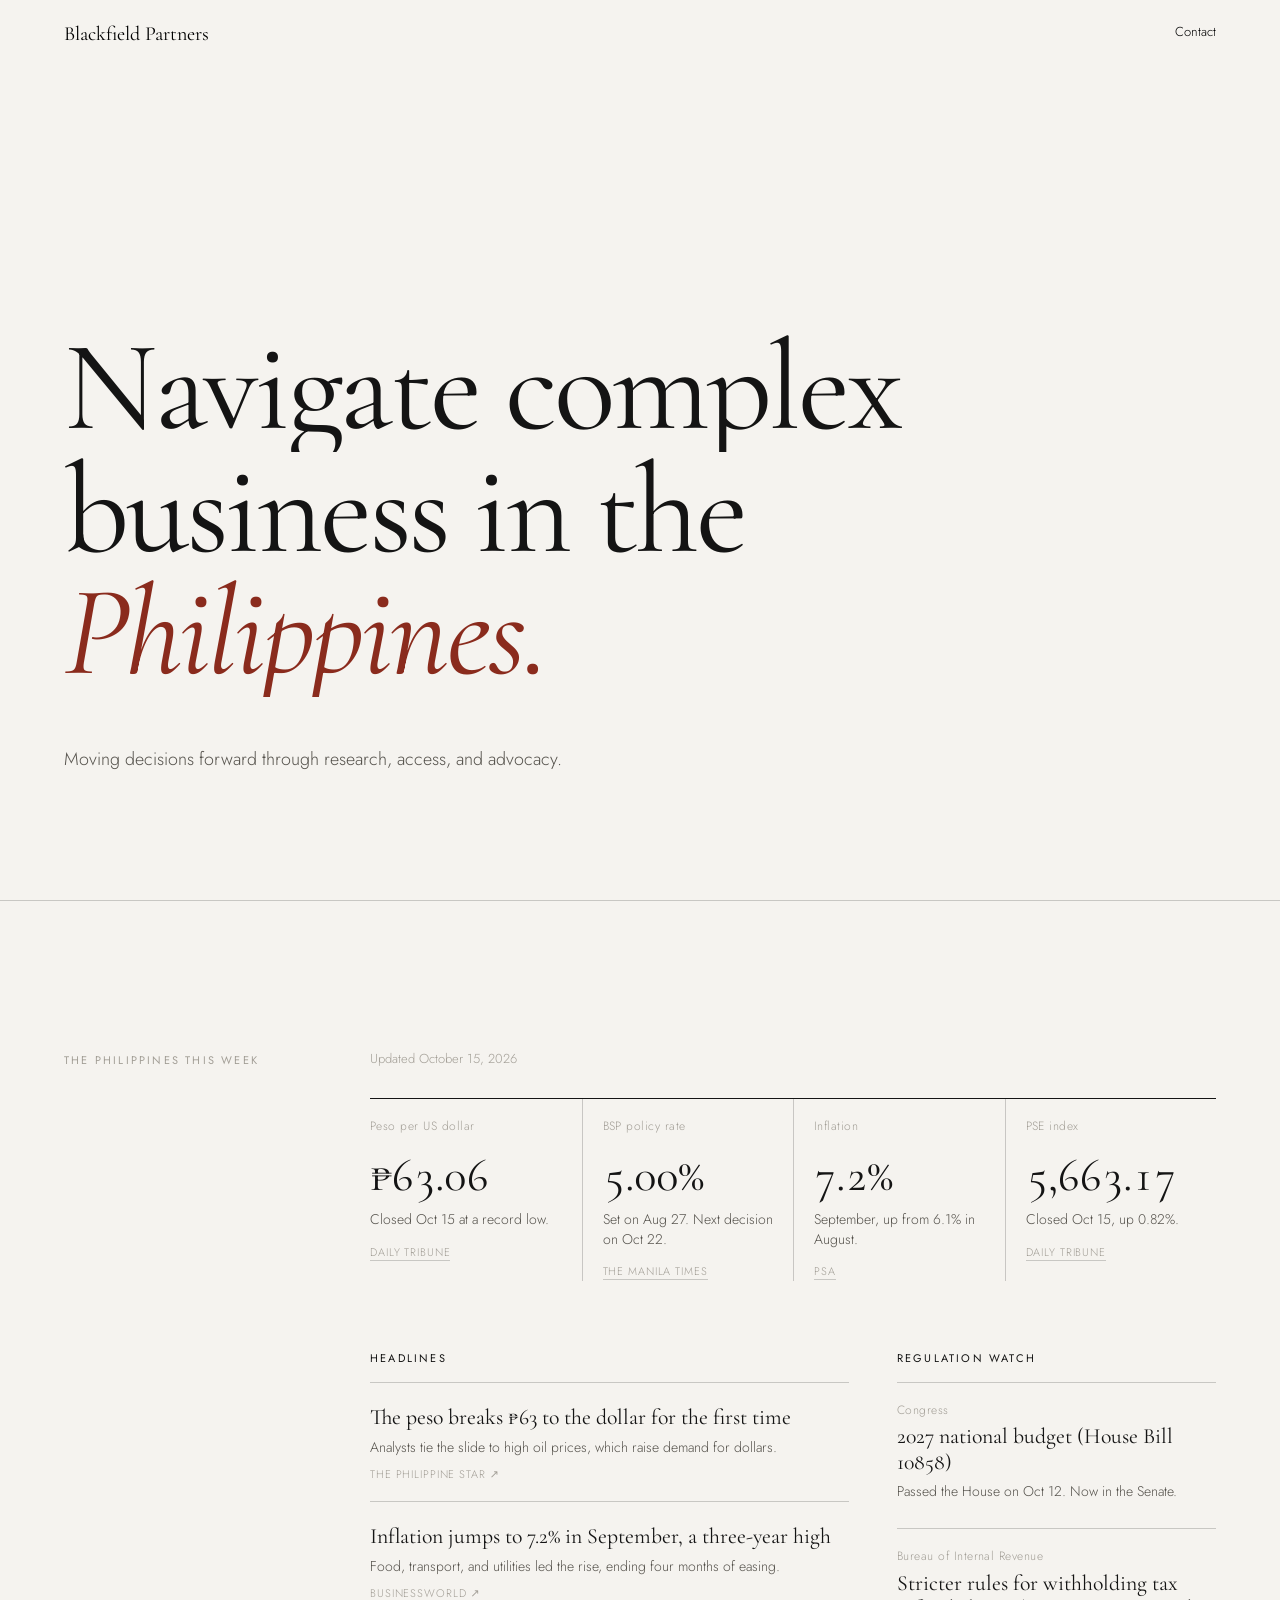
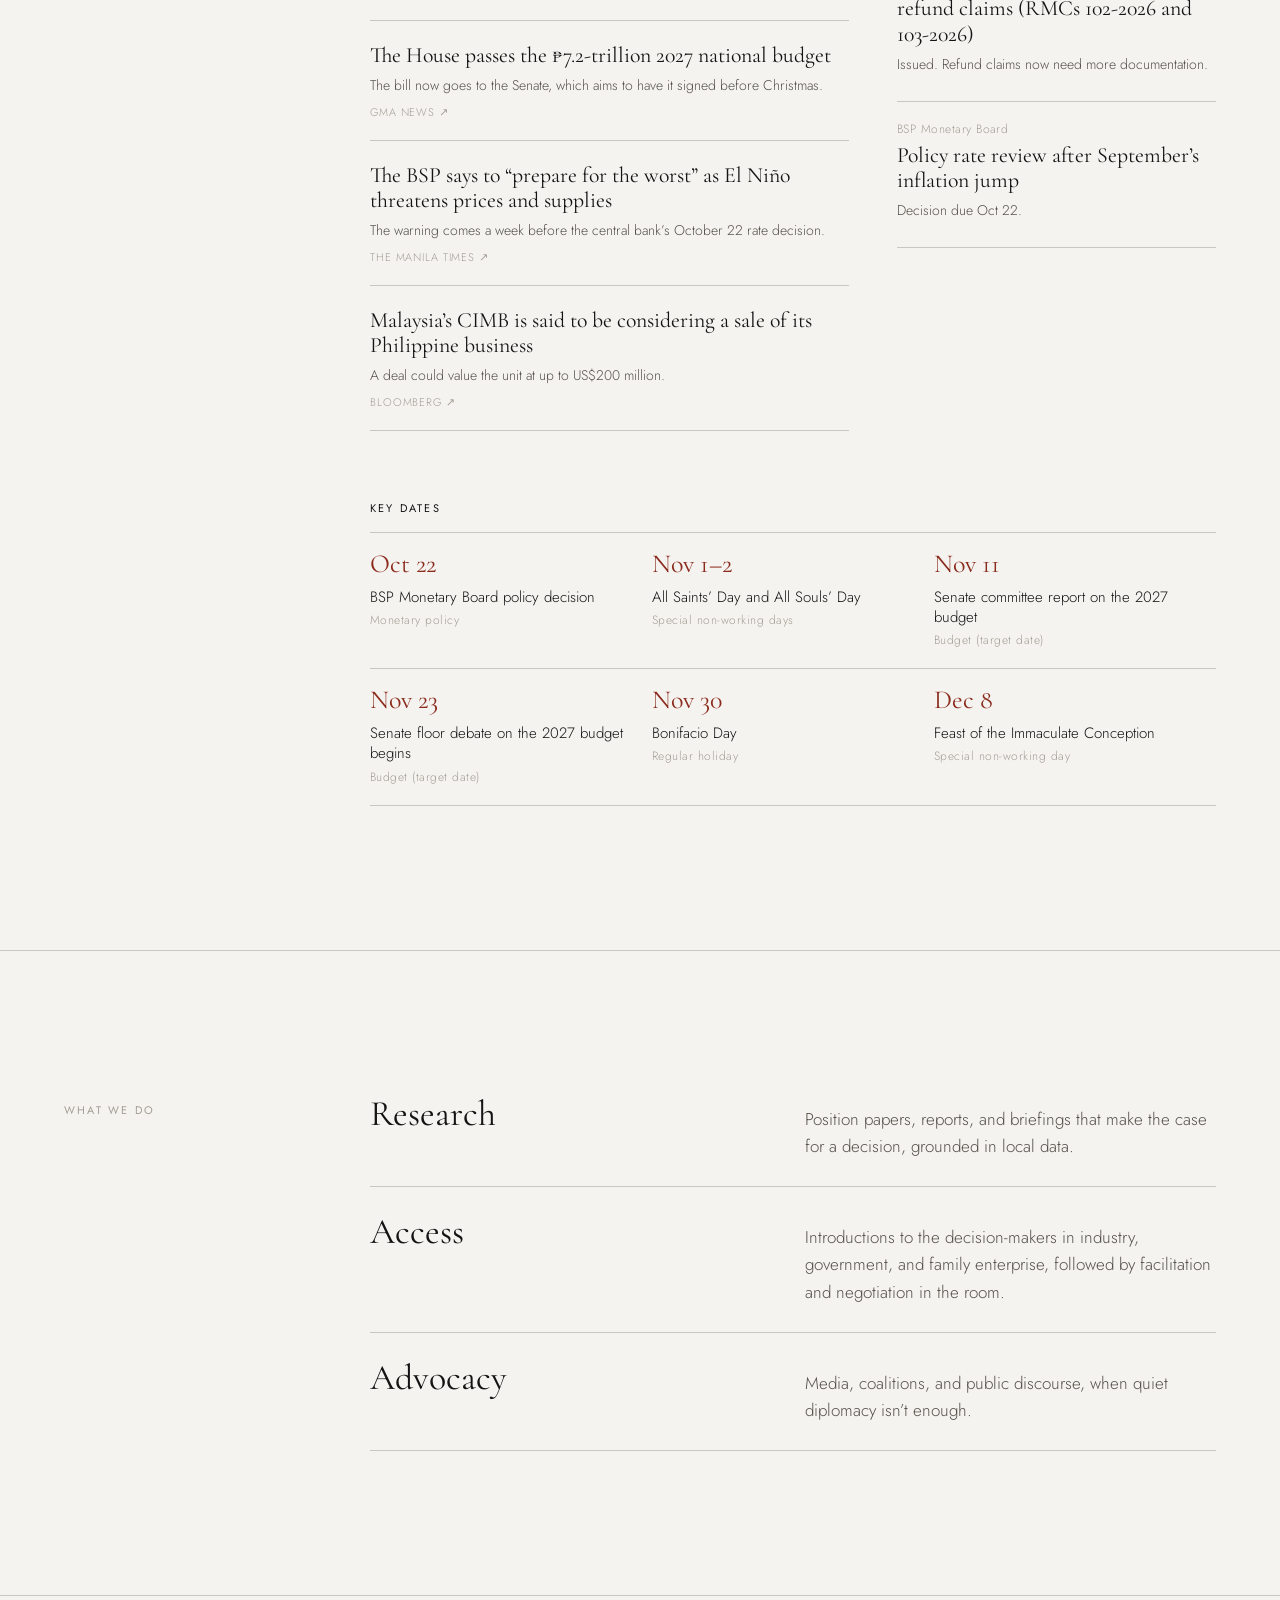
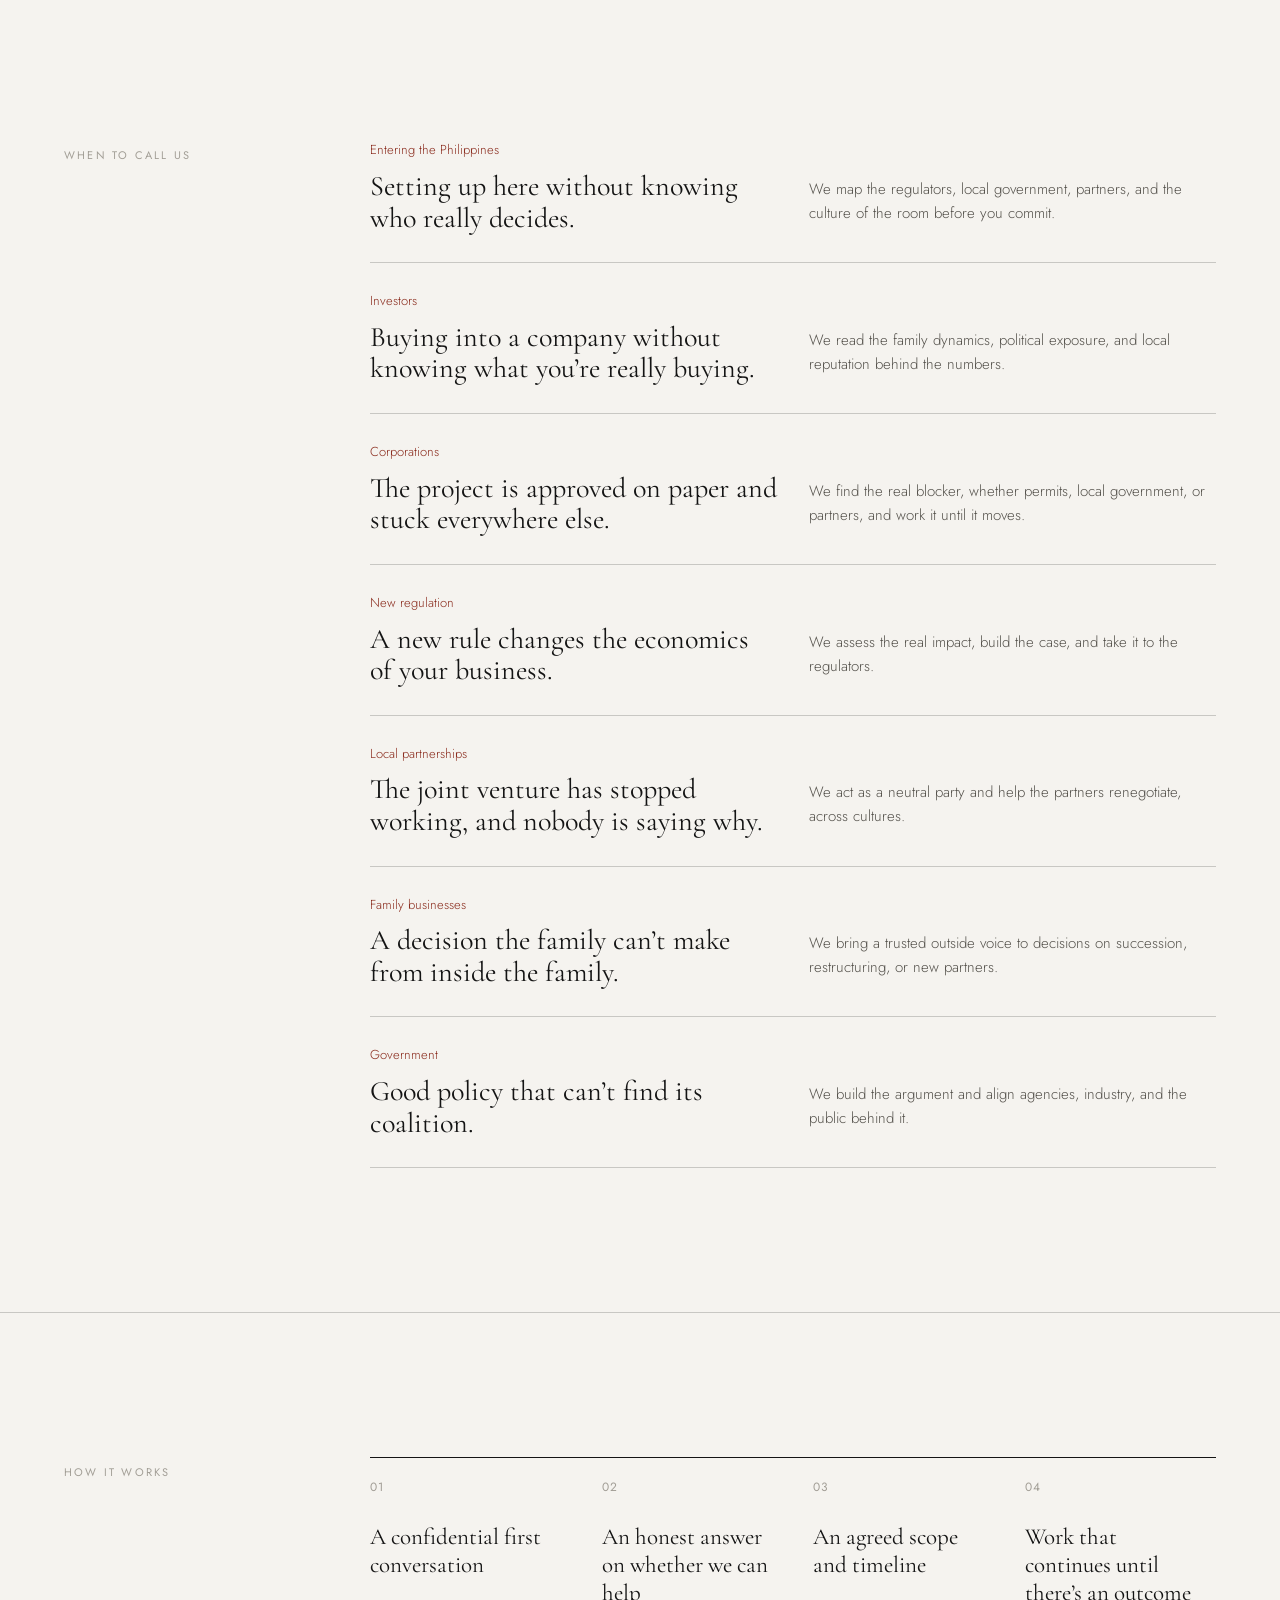
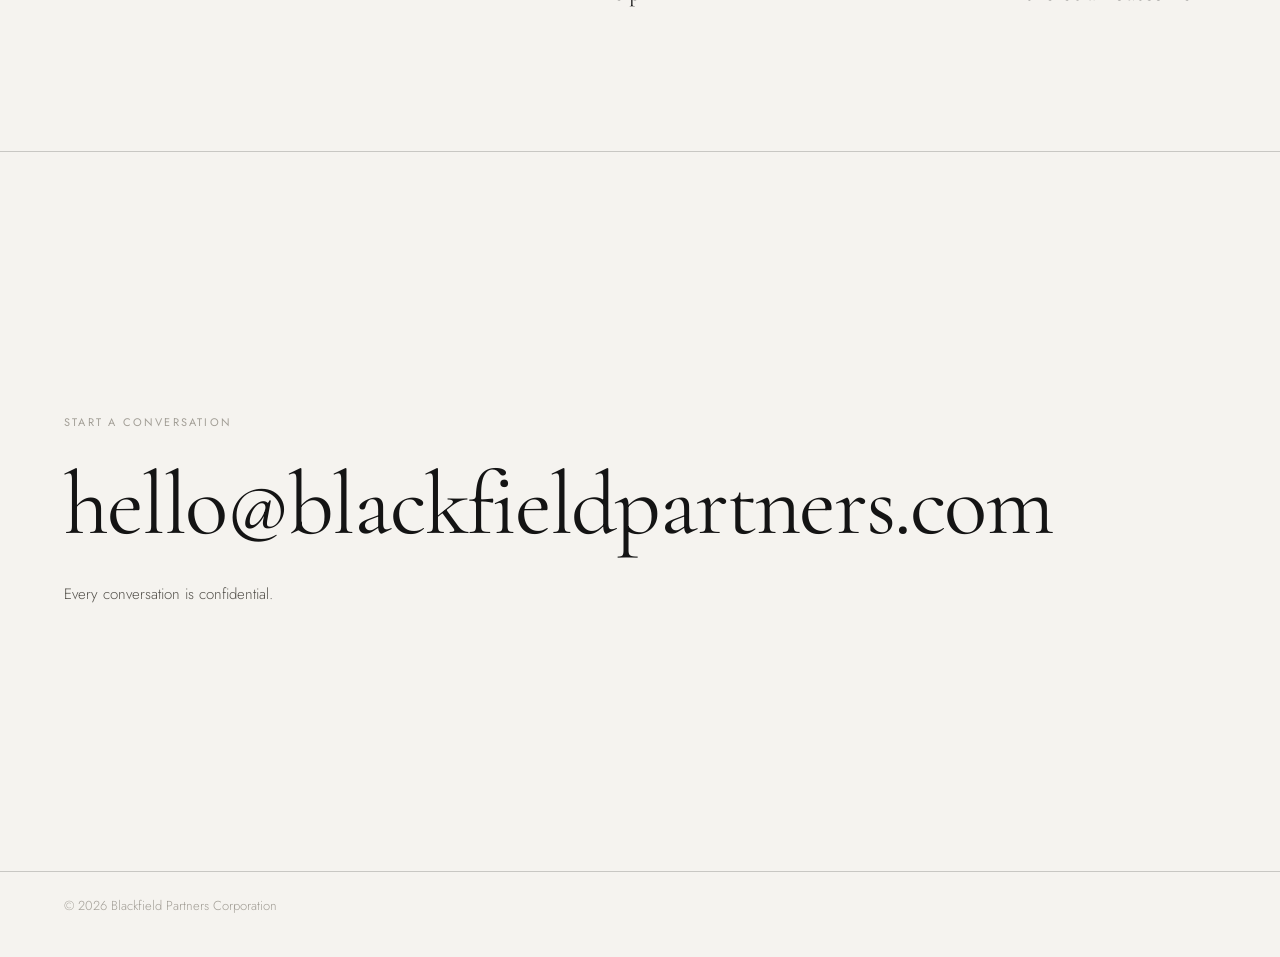
==== index.html @ 9b2db546 "Blackfield Partners website Homepage, styles, the Philippines this week data, and the free daily upd" ====
<!doctype html>
<html lang="en">
<head>
<meta charset="utf-8">
<meta name="viewport" content="width=device-width, initial-scale=1">
<title>Blackfield Partners</title>
<meta name="description" content="Blackfield Partners is an advisory firm helping corporations, government, and family businesses move stuck decisions forward in the Philippines.">
<link rel="preconnect" href="https://fonts.googleapis.com">
<link rel="preconnect" href="https://fonts.gstatic.com" crossorigin>
<link href="https://fonts.googleapis.com/css2?family=Cormorant+Garamond:ital,wght@0,400;1,400&family=Jost:wght@300;400&display=swap" rel="stylesheet">
<link rel="stylesheet" href="site.css">
</head>
<body>
<div class="progress" id="progress"></div>
<a class="corner tl" href="#">Blackfield Partners</a>
<a class="corner tr" href="#contact">Contact</a>

<header class="open">
  <h1>
    <span class="line"><span>Navigate complex</span></span>
    <span class="line"><span>business in the</span></span>
    <span class="line"><span><em>Philippines.</em></span></span>
  </h1>
  <p class="intro">Moving decisions forward through research, access, and advocacy.</p>
</header>

<!-- Filled from data/ph-weekly.json, which the weekly update rewrites. -->
<section class="block" id="this-week" data-chap="This week">
  <span class="label">The Philippines this week</span>
  <div class="ph" id="ph-weekly" data-src="data/ph-weekly.json"></div>
</section>

<section class="block" id="services" data-chap="What we do">
  <span class="label">What we do</span>
  <ol class="rows">
    <li class="fade"><h3>Research</h3><p>Position papers, reports, and briefings that make the case for a decision, grounded in local data.</p></li>
    <li class="fade"><h3>Access</h3><p>Introductions to the decision-makers in industry, government, and family enterprise, followed by facilitation and negotiation in the room.</p></li>
    <li class="fade"><h3>Advocacy</h3><p>Media, coalitions, and public discourse, when quiet diplomacy isn’t enough.</p></li>
  </ol>
</section>

<section class="block" data-chap="When to call">
  <span class="label">When to call us</span>
  <div class="cases">
    <div class="fade"><span class="who">Entering the Philippines</span><h3>Setting up here without knowing who really decides.</h3><p>We map the regulators, local government, partners, and the culture of the room before you commit.</p></div>
    <div class="fade"><span class="who">Investors</span><h3>Buying into a company without knowing what you’re really buying.</h3><p>We read the family dynamics, political exposure, and local reputation behind the numbers.</p></div>
    <div class="fade"><span class="who">Corporations</span><h3>The project is approved on paper and stuck everywhere else.</h3><p>We find the real blocker, whether permits, local government, or partners, and work it until it moves.</p></div>
    <div class="fade"><span class="who">New regulation</span><h3>A new rule changes the economics of your business.</h3><p>We assess the real impact, build the case, and take it to the regulators.</p></div>
    <div class="fade"><span class="who">Local partnerships</span><h3>The joint venture has stopped working, and nobody is saying why.</h3><p>We act as a neutral party and help the partners renegotiate, across cultures.</p></div>
    <div class="fade"><span class="who">Family businesses</span><h3>A decision the family can’t make from inside the family.</h3><p>We bring a trusted outside voice to decisions on succession, restructuring, or new partners.</p></div>
    <div class="fade"><span class="who">Government</span><h3>Good policy that can’t find its coalition.</h3><p>We build the argument and align agencies, industry, and the public behind it.</p></div>
  </div>
</section>

<section class="block" data-chap="How it works">
  <span class="label">How it works</span>
  <ol class="process fade">
    <li><b>01</b>A confidential first conversation</li>
    <li><b>02</b>An honest answer on whether we can help</li>
    <li><b>03</b>An agreed scope and timeline</li>
    <li><b>04</b>Work that continues until there’s an outcome</li>
  </ol>
</section>

<section class="close" id="contact" data-chap="Contact">
  <span class="label">Start a conversation</span>
  <!-- TODO: replace with the real contact email before launch -->
  <a href="mailto:hello@blackfieldpartners.com">hello@blackfieldpartners.com</a>
  <p>Every conversation is confidential.</p>
</section>
<footer class="colophon"><span>© 2026 Blackfield Partners Corporation</span></footer>

<script src="site.js"></script>
</body>
</html>
---- site.css ----
:root {
  --paper: #F5F3EF; --ink: #141414; --ink-2: #55524C; --ink-3: #A29E96;
  --rule: rgba(20,20,20,.2); --accent: #8A2B1D;
  --serif: "Cormorant Garamond", Georgia, serif; --sans: "Jost", system-ui, sans-serif;
  --g: clamp(16px, 5vw, 72px);
  --ease: cubic-bezier(.19,1,.22,1);
}
* { box-sizing: border-box; margin: 0; padding: 0; }
body { background: var(--paper); color: var(--ink); font: 300 17px/1.6 var(--sans); -webkit-font-smoothing: antialiased; }
a { color: inherit; text-decoration: none; }
em { font-style: italic; }
ol { list-style: none; }
.label { font: 400 11px/1 var(--sans); letter-spacing: .2em; text-transform: uppercase; color: var(--ink-3); }

/* Chrome: corners only, no nav bar */
.corner { position: fixed; z-index: 5; top: 0; padding: 22px var(--g); mix-blend-mode: difference; color: #F5F3EF; }
.tl { left: 0; font: 400 20px var(--serif); }
.tr { right: 0; font-size: 13px; }
.tc { left: 50%; transform: translateX(-50%); padding-top: 27px; color: #F5F3EF; opacity: .7; }
.progress { position: fixed; left: 0; top: 0; height: 1px; width: 100%; background: var(--accent); z-index: 6; transform: scaleX(0); transform-origin: left; }

/* Opening */
.open { min-height: 100svh; display: grid; align-content: end; padding: 0 var(--g) 14vh; }
.open h1 { font: 400 clamp(48px, 10vw, 168px)/.92 var(--serif); letter-spacing: -.025em; }
.open h1 em { color: var(--accent); }
.intro { margin-top: 48px; max-width: 64ch; text-wrap: balance; font-size: clamp(17px, 1.4vw, 20px); color: var(--ink-2); opacity: 0; animation: show 1.2s var(--ease) .8s forwards; }
.line { display: block; overflow: hidden; padding-bottom: .04em; }
.line > span { display: inline-block; transform: translateY(105%); animation: rise 1.5s var(--ease) forwards; }
.line:nth-child(2) > span { animation-delay: .12s; }
.line:nth-child(3) > span { animation-delay: .24s; }
@keyframes rise { to { transform: none; } }
@keyframes show { to { opacity: 1; } }

/* Sections: label left, content right */
.block { display: grid; grid-template-columns: 1fr 3fr; gap: 24px; padding: 16vh var(--g); border-top: .5px solid var(--rule); }
.block > .label { position: sticky; top: 30vh; align-self: start; padding-top: 10px; }
.block h3 { font-family: var(--serif); font-weight: 400; }

.rows li { display: grid; grid-template-columns: 1fr 1fr; gap: 24px; padding: 26px 0; border-bottom: .5px solid var(--rule); align-items: baseline; }
.rows li:first-child { padding-top: 0; }
.rows h3 { font-size: clamp(26px, 2.8vw, 40px); line-height: 1.08; }
.rows p { color: var(--ink-2); }


.cases > div { display: grid; grid-template-columns: 1fr 1fr; gap: 10px 32px; padding: 28px 0; border-bottom: .5px solid var(--rule); }
.cases > div:first-child { padding-top: 0; }
.cases .who { grid-column: 1 / -1; font-size: 13px; color: var(--accent); }
.cases h3 { font-size: clamp(24px, 2.2vw, 32px); line-height: 1.12; }
.cases p { font-size: 15px; color: var(--ink-2); padding-top: 6px; }


.process { display: grid; grid-template-columns: repeat(4, 1fr); border-top: .5px solid var(--ink); }
.process li { padding: 20px 20px 0 0; font: 400 clamp(20px, 1.8vw, 26px)/1.2 var(--serif); }
.process li + li { padding-left: 20px; }
.process b { display: block; font: 400 12px var(--sans); letter-spacing: .1em; color: var(--ink-3); margin-bottom: 28px; }

/* The Philippines this week */
.ph { opacity: 0; transform: translateY(16px); transition: opacity 1.1s var(--ease), transform 1.1s var(--ease); }
.ph.ready { opacity: 1; transform: none; }
.ph a { transition: color .3s; }
.ph-updated { font-size: 13px; color: var(--ink-3); margin-bottom: 28px; padding-top: 4px; }
.ph-k { display: block; font-size: 12px; color: var(--ink-3); letter-spacing: .04em; }
.ph-src { display: block; font-size: 11px; letter-spacing: .08em; text-transform: uppercase; color: var(--ink-3); }
.ph-src a { border-bottom: .5px solid var(--rule); }
.ph-src a:hover, .ph-list a:hover h3 { color: var(--accent); }
.ph-h { font: 400 11px/1 var(--sans); letter-spacing: .2em; text-transform: uppercase; color: var(--ink); margin: 0 0 18px; }

.ph-ind { display: grid; grid-template-columns: repeat(4, 1fr); border-top: .5px solid var(--ink); margin-bottom: 72px; }
.ph-ind > div { padding: 18px 20px 0 0; display: flex; flex-direction: column; gap: 6px; }
.ph-ind > div + div { padding-left: 20px; border-left: .5px solid var(--rule); }
.ph-ind b { font: 400 clamp(34px, 3.6vw, 56px)/1 var(--serif); letter-spacing: -.02em; font-variant-numeric: tabular-nums; margin: 10px 0 6px; }
.ph-note { font-size: 14px; color: var(--ink-2); line-height: 1.4; }
.ph-ind .ph-src { margin-top: 8px; }

.ph-cols { display: grid; grid-template-columns: 3fr 2fr; gap: 48px; margin-bottom: 72px; }
.ph-list { border-top: .5px solid var(--rule); }
.ph-list li { border-bottom: .5px solid var(--rule); }
.ph-list a { display: block; padding: 18px 0; }
.ph-list h3 { font-size: clamp(20px, 1.7vw, 24px); line-height: 1.18; margin: 4px 0 6px; }
.ph-list p { font-size: 14px; color: var(--ink-2); margin-bottom: 8px; line-height: 1.5; }

.ph-dates { display: grid; grid-template-columns: repeat(3, 1fr); border-top: .5px solid var(--rule); }
.ph-dates li { padding: 18px 20px 18px 0; border-bottom: .5px solid var(--rule); display: flex; flex-direction: column; gap: 4px; }
.ph-dates b { font: 400 26px/1 var(--serif); color: var(--accent); margin-bottom: 6px; }
.ph-dates span:not(.ph-k) { font-size: 15px; line-height: 1.35; }

/* Contact */
.close { min-height: 80svh; display: grid; align-content: center; gap: 32px; padding: 0 var(--g); border-top: .5px solid var(--rule); }
.close a { font: 400 clamp(30px, 7vw, 120px)/1 var(--serif); letter-spacing: -.02em; position: relative; width: fit-content; overflow-wrap: anywhere; }
.close a::after { content: ""; position: absolute; left: 0; bottom: -6px; height: 1px; width: 100%; background: currentColor; transform: scaleX(0); transform-origin: right; transition: transform .9s var(--ease); }
.close a:hover::after { transform: scaleX(1); transform-origin: left; }
.close p { color: var(--ink-2); font-size: 15px; }
.colophon { display: flex; justify-content: space-between; flex-wrap: wrap; gap: 12px; padding: 24px var(--g) 40px; border-top: .5px solid var(--rule); font-size: 13px; color: var(--ink-3); }

/* Article */
.article { padding: 22vh var(--g) 12vh; display: grid; grid-template-columns: 1fr 3fr; gap: 24px; }
.article header { grid-column: 2; margin-bottom: 10vh; }
.article h1 { font: 400 clamp(44px, 7vw, 112px)/.95 var(--serif); letter-spacing: -.02em; margin: 24px 0 28px; }
.article .dek { font: italic 400 clamp(22px, 2.2vw, 30px)/1.3 var(--serif); color: var(--ink-2); max-width: 32ch; }
.article .meta { margin-top: 32px; }
.article .prose { grid-column: 2; max-width: 34em; font-size: 19px; line-height: 1.75; color: #2A2824; }
.prose p + p { margin-top: 1.1em; }
.prose h2 { font: 400 32px/1.15 var(--serif); color: var(--ink); margin: 2em 0 .6em; }
.prose blockquote { font: italic 400 clamp(28px, 3vw, 40px)/1.2 var(--serif); color: var(--accent); margin: 1.6em 0; max-width: 20ch; }
.prose > p:first-child::first-letter { float: left; font: 400 84px/.8 var(--serif); padding: 8px 10px 0 0; color: var(--ink); }
.back { grid-column: 2; margin-top: 12vh; padding-top: 24px; border-top: .5px solid var(--rule); display: flex; justify-content: space-between; gap: 16px; flex-wrap: wrap; }
.back a { font: 400 24px var(--serif); }
.back a:hover { color: var(--accent); }

/* Reveal */
.fade { opacity: 0; transform: translateY(20px); transition: opacity 1.2s var(--ease), transform 1.2s var(--ease); }
.fade.in { opacity: 1; transform: none; }

@media (max-width: 860px) {
  .block, .article { grid-template-columns: 1fr; padding-top: 12vh; padding-bottom: 12vh; }
  .article { padding-top: 18vh; }
  .block > .label { position: static; padding: 0 0 8px; }
  .article header, .article .prose, .back { grid-column: 1; }
  .rows li { grid-template-columns: 1fr; gap: 6px; }
  .cases > div { grid-template-columns: 1fr; gap: 10px; padding: 24px 0; }
  .process { grid-template-columns: 1fr 1fr; row-gap: 32px; }
  .process li:nth-child(3) { padding-left: 0; }
  .ph-ind { grid-template-columns: 1fr 1fr; row-gap: 28px; }
  .ph-ind > div:nth-child(3) { padding-left: 0; border-left: 0; }
  .ph-cols { grid-template-columns: 1fr; gap: 48px; }
  .ph-dates { grid-template-columns: 1fr 1fr; }
  .tc { display: none; }
  .prose { font-size: 17.5px; }
}
@media (prefers-reduced-motion: reduce) {
  *, *::before, *::after { animation: none !important; transition: none !important; }
  .line > span, .fade, .intro, .ph { transform: none; opacity: 1; }
}
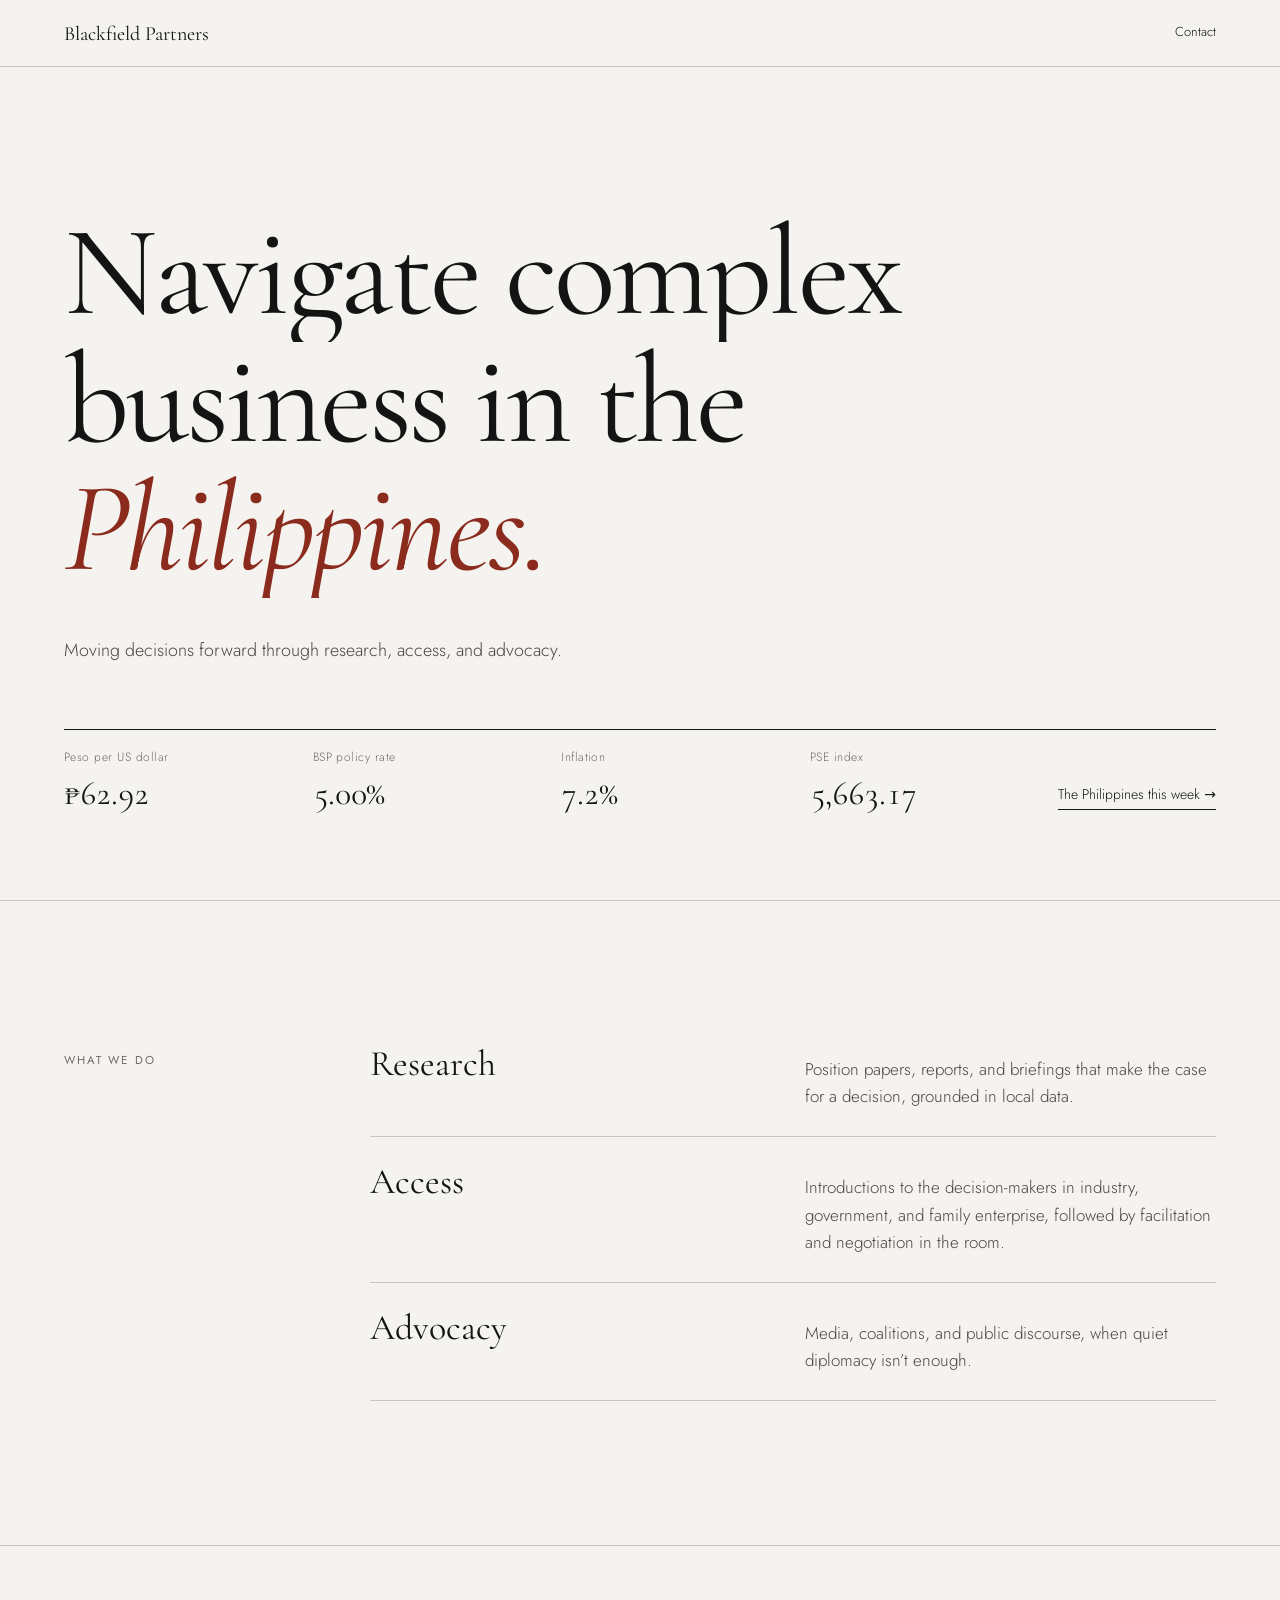
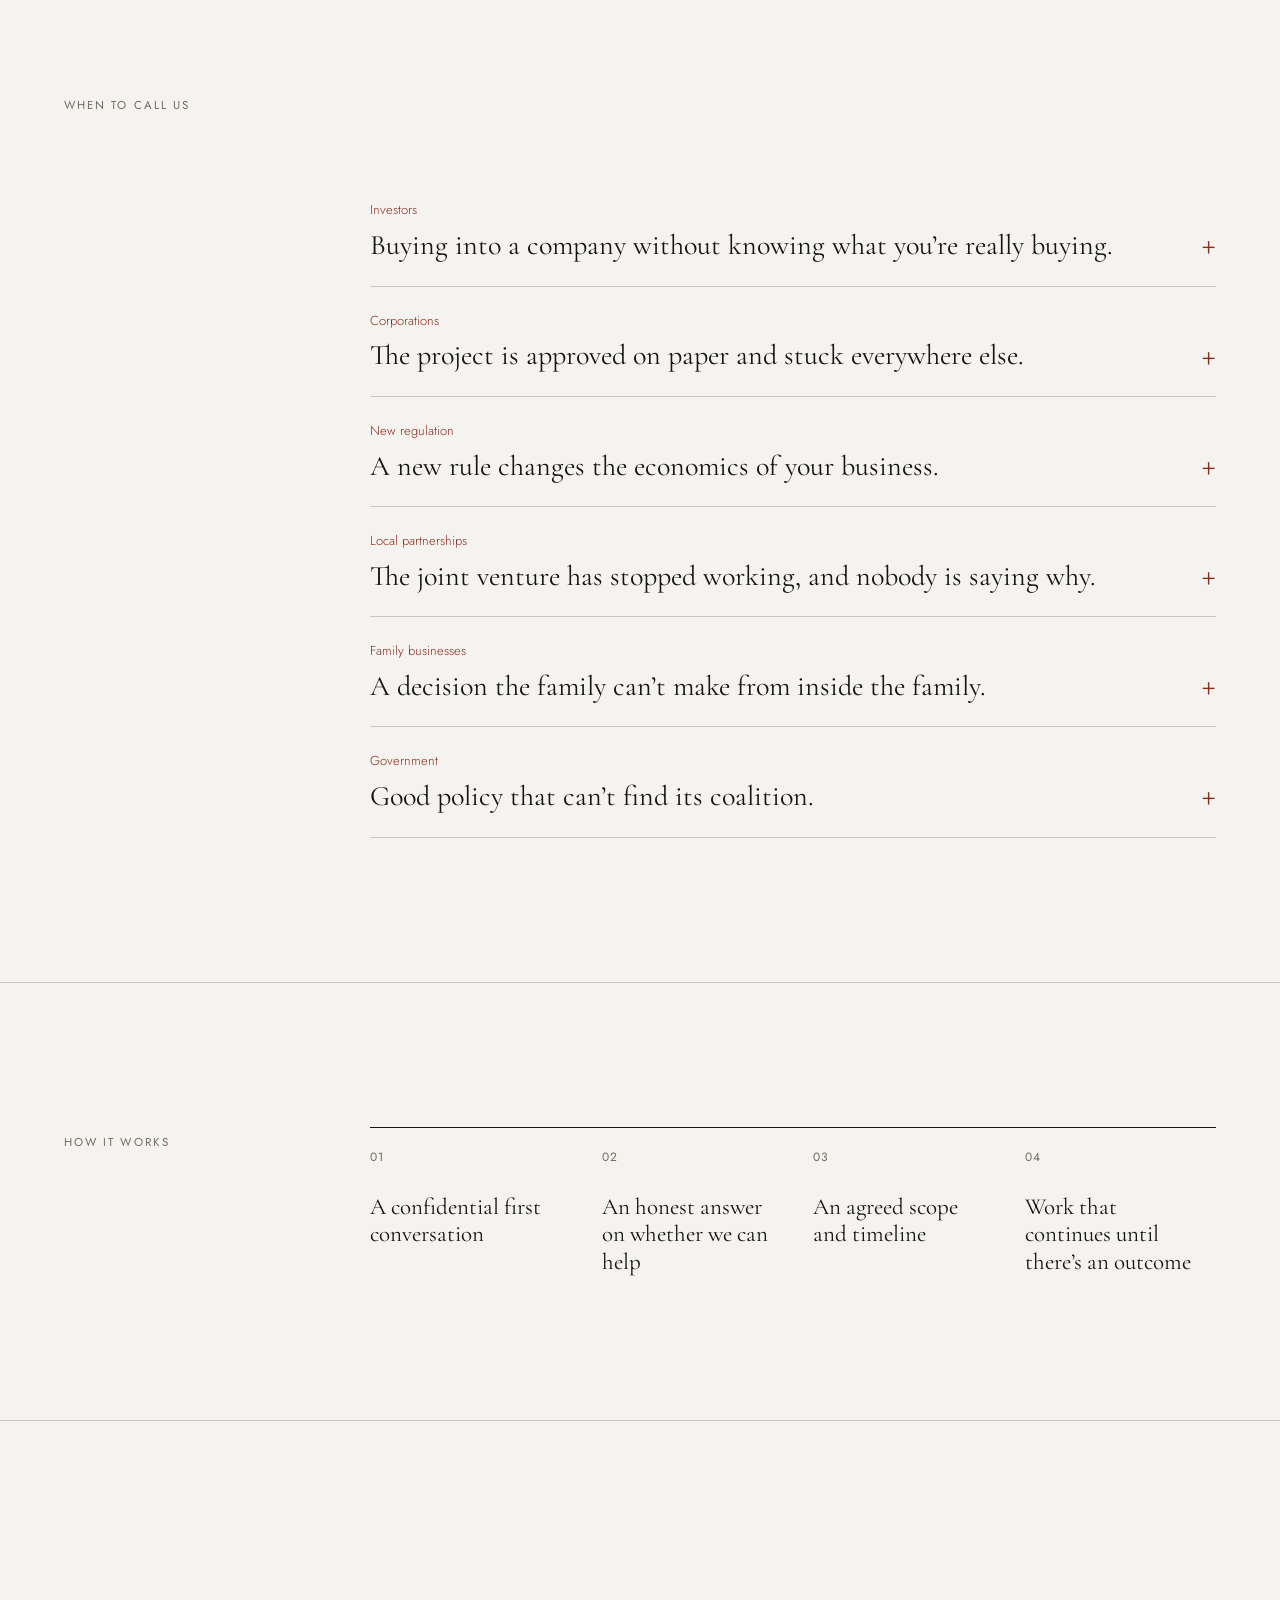
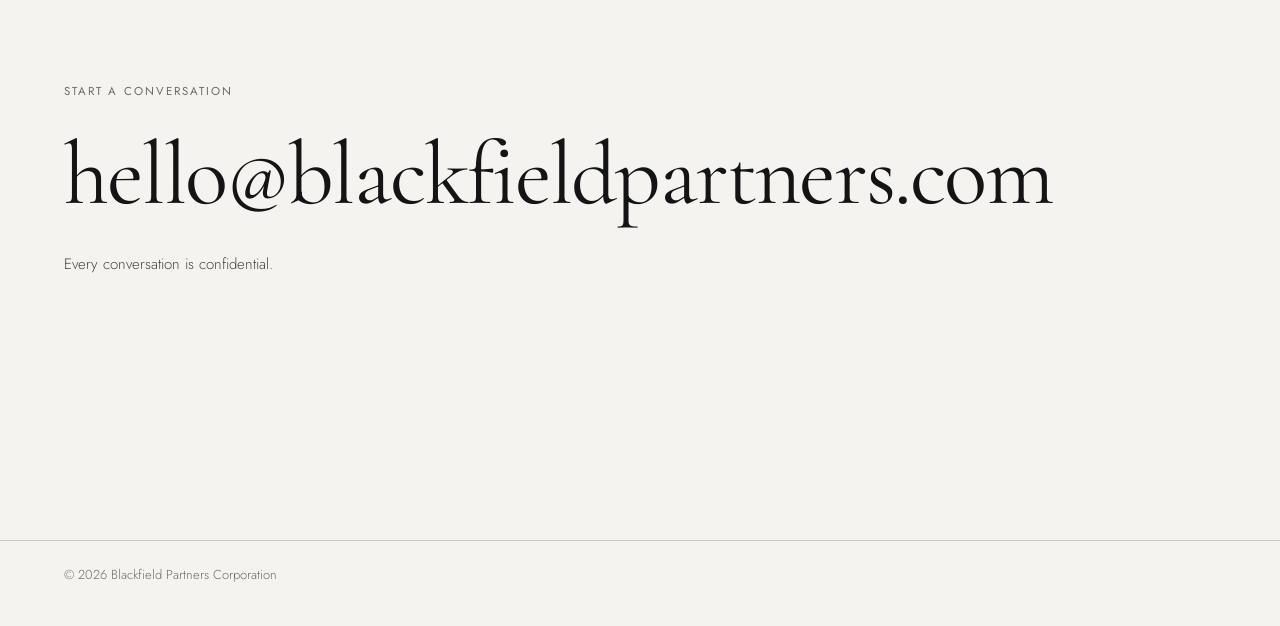
==== commit bac23a17: "Numbers strip, This week page, tap-to-open cases, readability fixes - Homepage shows the four number" ====
--- a/index.html
+++ b/index.html
@@ -22,13 +22,9 @@
     <span class="line"><span><em>Philippines.</em></span></span>
   </h1>
   <p class="intro">Moving decisions forward through research, access, and advocacy.</p>
+  <!-- Filled from data/ph-weekly.json, which the daily update rewrites. -->
+  <a class="strip" id="ph-weekly" href="this-week/" data-src="data/ph-weekly.json" data-mode="strip" aria-label="The Philippines this week"></a>
 </header>
-
-<!-- Filled from data/ph-weekly.json, which the weekly update rewrites. -->
-<section class="block" id="this-week" data-chap="This week">
-  <span class="label">The Philippines this week</span>
-  <div class="ph" id="ph-weekly" data-src="data/ph-weekly.json"></div>
-</section>
 
 <section class="block" id="services" data-chap="What we do">
   <span class="label">What we do</span>
@@ -42,13 +38,13 @@
 <section class="block" data-chap="When to call">
   <span class="label">When to call us</span>
   <div class="cases">
-    <div class="fade"><span class="who">Entering the Philippines</span><h3>Setting up here without knowing who really decides.</h3><p>We map the regulators, local government, partners, and the culture of the room before you commit.</p></div>
-    <div class="fade"><span class="who">Investors</span><h3>Buying into a company without knowing what you’re really buying.</h3><p>We read the family dynamics, political exposure, and local reputation behind the numbers.</p></div>
-    <div class="fade"><span class="who">Corporations</span><h3>The project is approved on paper and stuck everywhere else.</h3><p>We find the real blocker, whether permits, local government, or partners, and work it until it moves.</p></div>
-    <div class="fade"><span class="who">New regulation</span><h3>A new rule changes the economics of your business.</h3><p>We assess the real impact, build the case, and take it to the regulators.</p></div>
-    <div class="fade"><span class="who">Local partnerships</span><h3>The joint venture has stopped working, and nobody is saying why.</h3><p>We act as a neutral party and help the partners renegotiate, across cultures.</p></div>
-    <div class="fade"><span class="who">Family businesses</span><h3>A decision the family can’t make from inside the family.</h3><p>We bring a trusted outside voice to decisions on succession, restructuring, or new partners.</p></div>
-    <div class="fade"><span class="who">Government</span><h3>Good policy that can’t find its coalition.</h3><p>We build the argument and align agencies, industry, and the public behind it.</p></div>
+    <details class="fade"><summary><span class="who">Entering the Philippines</span><h3>Setting up here without knowing who really decides.</h3><i aria-hidden="true">+</i></summary><p>We map the regulators, local government, partners, and the culture of the room before you commit.</p></details>
+    <details class="fade"><summary><span class="who">Investors</span><h3>Buying into a company without knowing what you’re really buying.</h3><i aria-hidden="true">+</i></summary><p>We read the family dynamics, political exposure, and local reputation behind the numbers.</p></details>
+    <details class="fade"><summary><span class="who">Corporations</span><h3>The project is approved on paper and stuck everywhere else.</h3><i aria-hidden="true">+</i></summary><p>We find the real blocker, whether permits, local government, or partners, and work it until it moves.</p></details>
+    <details class="fade"><summary><span class="who">New regulation</span><h3>A new rule changes the economics of your business.</h3><i aria-hidden="true">+</i></summary><p>We assess the real impact, build the case, and take it to the regulators.</p></details>
+    <details class="fade"><summary><span class="who">Local partnerships</span><h3>The joint venture has stopped working, and nobody is saying why.</h3><i aria-hidden="true">+</i></summary><p>We act as a neutral party and help the partners renegotiate, across cultures.</p></details>
+    <details class="fade"><summary><span class="who">Family businesses</span><h3>A decision the family can’t make from inside the family.</h3><i aria-hidden="true">+</i></summary><p>We bring a trusted outside voice to decisions on succession, restructuring, or new partners.</p></details>
+    <details class="fade"><summary><span class="who">Government</span><h3>Good policy that can’t find its coalition.</h3><i aria-hidden="true">+</i></summary><p>We build the argument and align agencies, industry, and the public behind it.</p></details>
   </div>
 </section>
 
--- a/site.css
+++ b/site.css
@@ -1,5 +1,5 @@
 :root {
-  --paper: #F5F3EF; --ink: #141414; --ink-2: #55524C; --ink-3: #A29E96;
+  --paper: #F5F3EF; --ink: #141414; --ink-2: #4A4741; --ink-3: #6F6B63;
   --rule: rgba(20,20,20,.2); --accent: #8A2B1D;
   --serif: "Cormorant Garamond", Georgia, serif; --sans: "Jost", system-ui, sans-serif;
   --g: clamp(16px, 5vw, 72px);
@@ -10,21 +10,39 @@
 a { color: inherit; text-decoration: none; }
 em { font-style: italic; }
 ol { list-style: none; }
-.label { font: 400 11px/1 var(--sans); letter-spacing: .2em; text-transform: uppercase; color: var(--ink-3); }
+.label { font: 400 11.5px/1 var(--sans); letter-spacing: .18em; text-transform: uppercase; color: var(--ink-3); }
 
 /* Chrome: corners only, no nav bar */
-.corner { position: fixed; z-index: 5; top: 0; padding: 22px var(--g); mix-blend-mode: difference; color: #F5F3EF; }
+/* Solid top bar so the page scrolls underneath instead of through the name. */
+body::before { content: ""; position: fixed; inset: 0 0 auto 0; height: 66px; background: var(--paper); border-bottom: .5px solid var(--rule); z-index: 4; }
+section, header { scroll-margin-top: 66px; }
+.corner { position: fixed; z-index: 5; top: 0; padding: 22px var(--g); color: var(--ink); }
+.corner:hover { color: var(--accent); }
 .tl { left: 0; font: 400 20px var(--serif); }
 .tr { right: 0; font-size: 13px; }
 .tc { left: 50%; transform: translateX(-50%); padding-top: 27px; color: #F5F3EF; opacity: .7; }
 .progress { position: fixed; left: 0; top: 0; height: 1px; width: 100%; background: var(--accent); z-index: 6; transform: scaleX(0); transform-origin: left; }
 
 /* Opening */
-.open { min-height: 100svh; display: grid; align-content: end; padding: 0 var(--g) 14vh; }
+.open { min-height: 100svh; display: grid; align-content: end; padding: 0 var(--g) 10vh; }
+.page-head { padding: 24vh var(--g) 4vh; }
+.page-head h1 { font: 400 clamp(46px, 8vw, 132px)/.92 var(--serif); letter-spacing: -.025em; }
+.page-head h1 em { color: var(--accent); }
+.page-head .intro { margin-top: 36px; }
+
+/* Homepage numbers strip */
+.strip { display: grid; grid-template-columns: repeat(4, 1fr) auto; gap: 24px; align-items: end; margin-top: 64px; padding-top: 18px; border-top: .5px solid var(--ink); opacity: 0; transition: opacity 1.2s var(--ease); }
+.strip.ready { opacity: 1; }
+.strip b { display: block; font: 400 clamp(26px, 2.6vw, 40px)/1 var(--serif); letter-spacing: -.01em; margin-top: 10px; font-variant-numeric: tabular-nums; }
+.strip-more { font-size: 14px; white-space: nowrap; padding-bottom: 4px; border-bottom: .5px solid var(--ink); transition: color .3s; }
+.strip-more i { font-style: normal; display: inline-block; transition: transform .5s var(--ease); }
+.strip:hover .strip-more { color: var(--accent); }
+.strip:hover .strip-more i { transform: translateX(5px); }
 .open h1 { font: 400 clamp(48px, 10vw, 168px)/.92 var(--serif); letter-spacing: -.025em; }
 .open h1 em { color: var(--accent); }
 .intro { margin-top: 48px; max-width: 64ch; text-wrap: balance; font-size: clamp(17px, 1.4vw, 20px); color: var(--ink-2); opacity: 0; animation: show 1.2s var(--ease) .8s forwards; }
-.line { display: block; overflow: hidden; padding-bottom: .04em; }
+/* Extra room above and below so tall letters and descenders aren't clipped by the reveal mask. */
+.line { display: block; overflow: hidden; padding: .14em 0 .08em; margin: -.14em 0 -.08em; }
 .line > span { display: inline-block; transform: translateY(105%); animation: rise 1.5s var(--ease) forwards; }
 .line:nth-child(2) > span { animation-delay: .12s; }
 .line:nth-child(3) > span { animation-delay: .24s; }
@@ -42,11 +60,16 @@
 .rows p { color: var(--ink-2); }
 
 
-.cases > div { display: grid; grid-template-columns: 1fr 1fr; gap: 10px 32px; padding: 28px 0; border-bottom: .5px solid var(--rule); }
-.cases > div:first-child { padding-top: 0; }
+.cases details { border-bottom: .5px solid var(--rule); }
+.cases details:first-child summary { padding-top: 0; }
+.cases summary { list-style: none; cursor: pointer; display: grid; grid-template-columns: 1fr auto; gap: 8px 24px; padding: 24px 0; }
+.cases summary::-webkit-details-marker { display: none; }
 .cases .who { grid-column: 1 / -1; font-size: 13px; color: var(--accent); }
-.cases h3 { font-size: clamp(24px, 2.2vw, 32px); line-height: 1.12; }
-.cases p { font-size: 15px; color: var(--ink-2); padding-top: 6px; }
+.cases h3 { font-size: clamp(22px, 2.2vw, 30px); line-height: 1.15; transition: color .3s; }
+.cases summary:hover h3 { color: var(--accent); }
+.cases summary i { font: 300 26px/1 var(--sans); font-style: normal; color: var(--accent); align-self: center; transition: transform .5s var(--ease); }
+.cases details[open] summary i { transform: rotate(45deg); }
+.cases details p { font-size: 16px; color: var(--ink-2); max-width: 56ch; padding: 0 0 26px; animation: show .6s var(--ease); }
 
 
 .process { display: grid; grid-template-columns: repeat(4, 1fr); border-top: .5px solid var(--ink); }
@@ -60,7 +83,7 @@
 .ph a { transition: color .3s; }
 .ph-updated { font-size: 13px; color: var(--ink-3); margin-bottom: 28px; padding-top: 4px; }
 .ph-k { display: block; font-size: 12px; color: var(--ink-3); letter-spacing: .04em; }
-.ph-src { display: block; font-size: 11px; letter-spacing: .08em; text-transform: uppercase; color: var(--ink-3); }
+.ph-src { display: block; font-size: 11.5px; letter-spacing: .08em; text-transform: uppercase; color: var(--ink-3); }
 .ph-src a { border-bottom: .5px solid var(--rule); }
 .ph-src a:hover, .ph-list a:hover h3 { color: var(--accent); }
 .ph-h { font: 400 11px/1 var(--sans); letter-spacing: .2em; text-transform: uppercase; color: var(--ink); margin: 0 0 18px; }
@@ -70,7 +93,6 @@
 .ph-ind > div + div { padding-left: 20px; border-left: .5px solid var(--rule); }
 .ph-ind b { font: 400 clamp(34px, 3.6vw, 56px)/1 var(--serif); letter-spacing: -.02em; font-variant-numeric: tabular-nums; margin: 10px 0 6px; }
 .ph-note { font-size: 14px; color: var(--ink-2); line-height: 1.4; }
-.ph-ind .ph-src { margin-top: 8px; }
 
 .ph-cols { display: grid; grid-template-columns: 3fr 2fr; gap: 48px; margin-bottom: 72px; }
 .ph-list { border-top: .5px solid var(--rule); }
@@ -117,7 +139,9 @@
   .block > .label { position: static; padding: 0 0 8px; }
   .article header, .article .prose, .back { grid-column: 1; }
   .rows li { grid-template-columns: 1fr; gap: 6px; }
-  .cases > div { grid-template-columns: 1fr; gap: 10px; padding: 24px 0; }
+  .strip { grid-template-columns: 1fr 1fr; row-gap: 20px; margin-top: 48px; }
+  .strip-more { grid-column: 1 / -1; justify-self: start; }
+  .page-head { padding-top: 18vh; }
   .process { grid-template-columns: 1fr 1fr; row-gap: 32px; }
   .process li:nth-child(3) { padding-left: 0; }
   .ph-ind { grid-template-columns: 1fr 1fr; row-gap: 28px; }
@@ -129,5 +153,5 @@
 }
 @media (prefers-reduced-motion: reduce) {
   *, *::before, *::after { animation: none !important; transition: none !important; }
-  .line > span, .fade, .intro, .ph { transform: none; opacity: 1; }
+  .line > span, .fade, .intro, .ph, .strip { transform: none; opacity: 1; }
 }
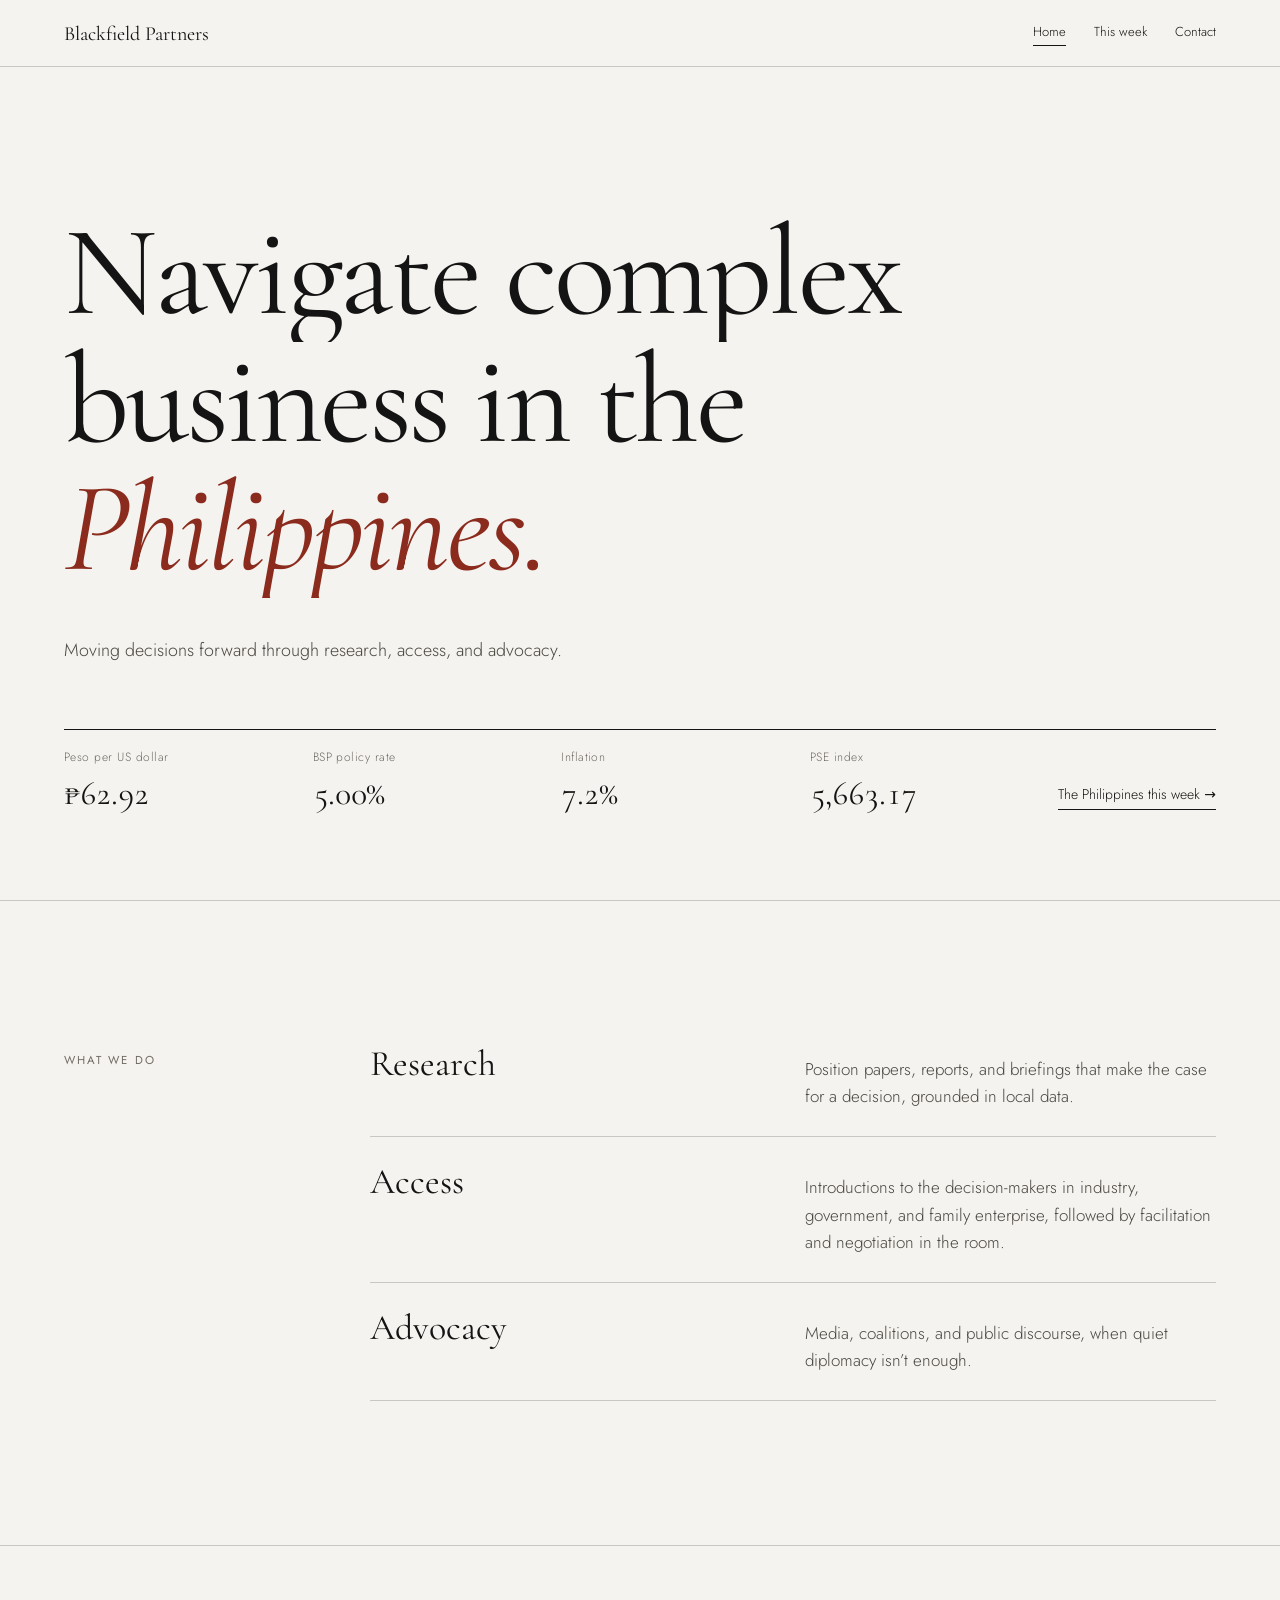
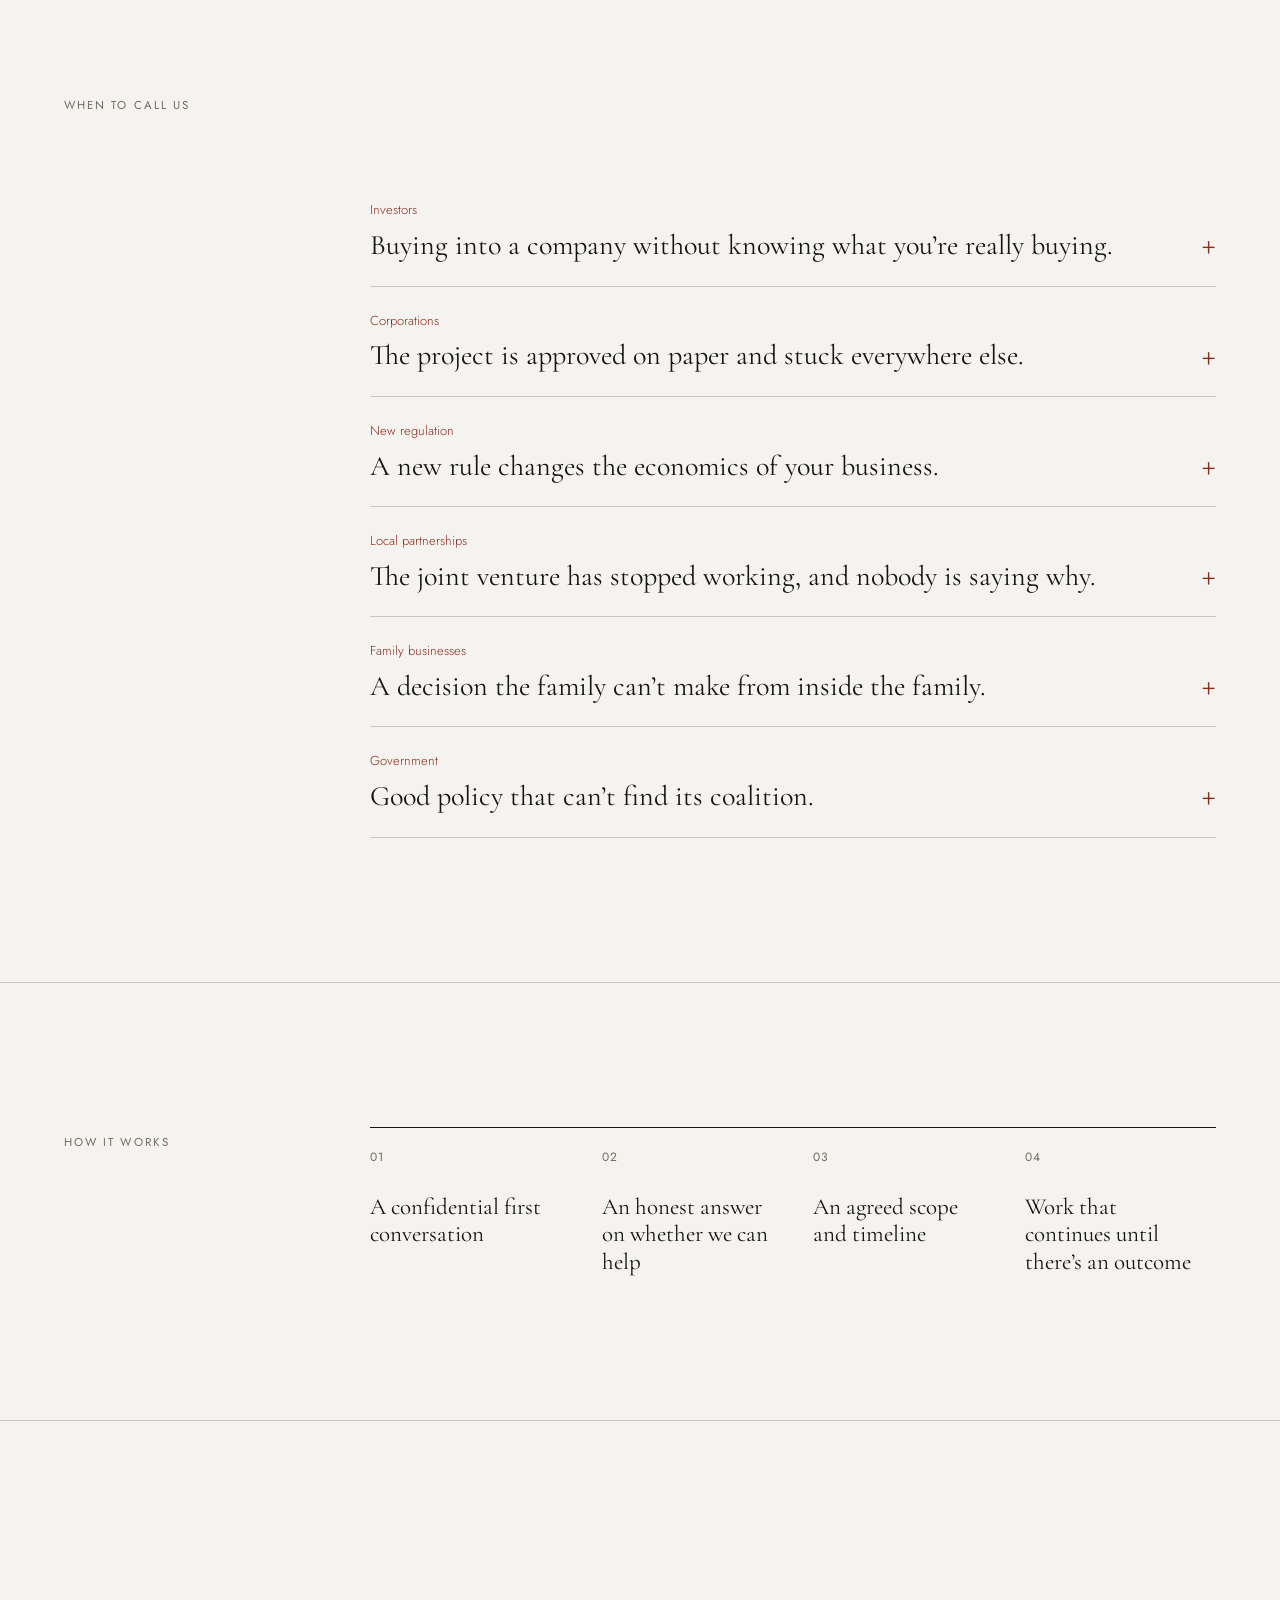
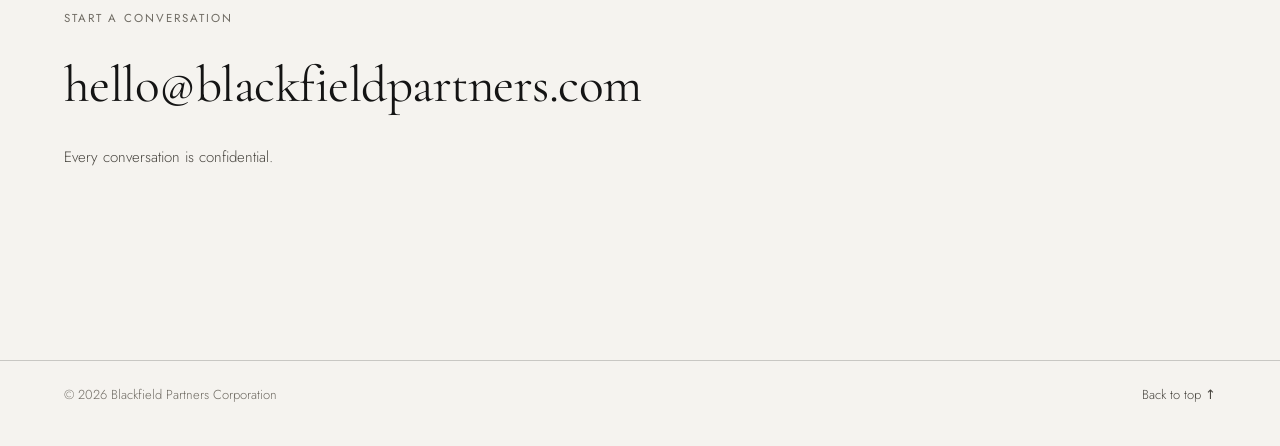
==== commit 9a629d6f: "Three-link top bar, smaller contact email, Back to top footer link Co-Authored-By: Claude Opus 5.5 <" ====
--- a/index.html
+++ b/index.html
@@ -13,7 +13,7 @@
 <body>
 <div class="progress" id="progress"></div>
 <a class="corner tl" href="#">Blackfield Partners</a>
-<a class="corner tr" href="#contact">Contact</a>
+<nav class="corner tr"><a href="./" aria-current="page">Home</a><a href="this-week/">This week</a><a href="#contact">Contact</a></nav>
 
 <header class="open">
   <h1>
@@ -64,7 +64,7 @@
   <a href="mailto:hello@blackfieldpartners.com">hello@blackfieldpartners.com</a>
   <p>Every conversation is confidential.</p>
 </section>
-<footer class="colophon"><span>© 2026 Blackfield Partners Corporation</span></footer>
+<footer class="colophon"><span>© 2026 Blackfield Partners Corporation</span><a href="#">Back to top ↑</a></footer>
 
 <script src="site.js"></script>
 </body>
--- a/site.css
+++ b/site.css
@@ -17,9 +17,12 @@
 body::before { content: ""; position: fixed; inset: 0 0 auto 0; height: 66px; background: var(--paper); border-bottom: .5px solid var(--rule); z-index: 4; }
 section, header { scroll-margin-top: 66px; }
 .corner { position: fixed; z-index: 5; top: 0; padding: 22px var(--g); color: var(--ink); }
-.corner:hover { color: var(--accent); }
+a.corner:hover { color: var(--accent); }
 .tl { left: 0; font: 400 20px var(--serif); }
-.tr { right: 0; font-size: 13px; }
+.tr { right: 0; font-size: 13px; display: flex; gap: 28px; }
+.tr a { padding-bottom: 2px; border-bottom: .5px solid transparent; transition: color .3s, border-color .3s; }
+.tr a:hover { color: var(--accent); border-color: currentColor; }
+.tr a[aria-current="page"] { border-color: currentColor; }
 .tc { left: 50%; transform: translateX(-50%); padding-top: 27px; color: #F5F3EF; opacity: .7; }
 .progress { position: fixed; left: 0; top: 0; height: 1px; width: 100%; background: var(--accent); z-index: 6; transform: scaleX(0); transform-origin: left; }
 
@@ -107,12 +110,14 @@
 .ph-dates span:not(.ph-k) { font-size: 15px; line-height: 1.35; }
 
 /* Contact */
-.close { min-height: 80svh; display: grid; align-content: center; gap: 32px; padding: 0 var(--g); border-top: .5px solid var(--rule); }
-.close a { font: 400 clamp(30px, 7vw, 120px)/1 var(--serif); letter-spacing: -.02em; position: relative; width: fit-content; overflow-wrap: anywhere; }
+.close { min-height: 60svh; display: grid; align-content: center; gap: 32px; padding: 0 var(--g); border-top: .5px solid var(--rule); }
+.close a { font: 400 clamp(26px, 4vw, 56px)/1.1 var(--serif); letter-spacing: -.01em; position: relative; width: fit-content; overflow-wrap: anywhere; }
 .close a::after { content: ""; position: absolute; left: 0; bottom: -6px; height: 1px; width: 100%; background: currentColor; transform: scaleX(0); transform-origin: right; transition: transform .9s var(--ease); }
 .close a:hover::after { transform: scaleX(1); transform-origin: left; }
 .close p { color: var(--ink-2); font-size: 15px; }
 .colophon { display: flex; justify-content: space-between; flex-wrap: wrap; gap: 12px; padding: 24px var(--g) 40px; border-top: .5px solid var(--rule); font-size: 13px; color: var(--ink-3); }
+.colophon a { color: var(--ink-2); transition: color .3s; }
+.colophon a:hover { color: var(--accent); }
 
 /* Article */
 .article { padding: 22vh var(--g) 12vh; display: grid; grid-template-columns: 1fr 3fr; gap: 24px; }
@@ -149,6 +154,7 @@
   .ph-cols { grid-template-columns: 1fr; gap: 48px; }
   .ph-dates { grid-template-columns: 1fr 1fr; }
   .tc { display: none; }
+  .tr { gap: 14px; }
   .prose { font-size: 17.5px; }
 }
 @media (prefers-reduced-motion: reduce) {
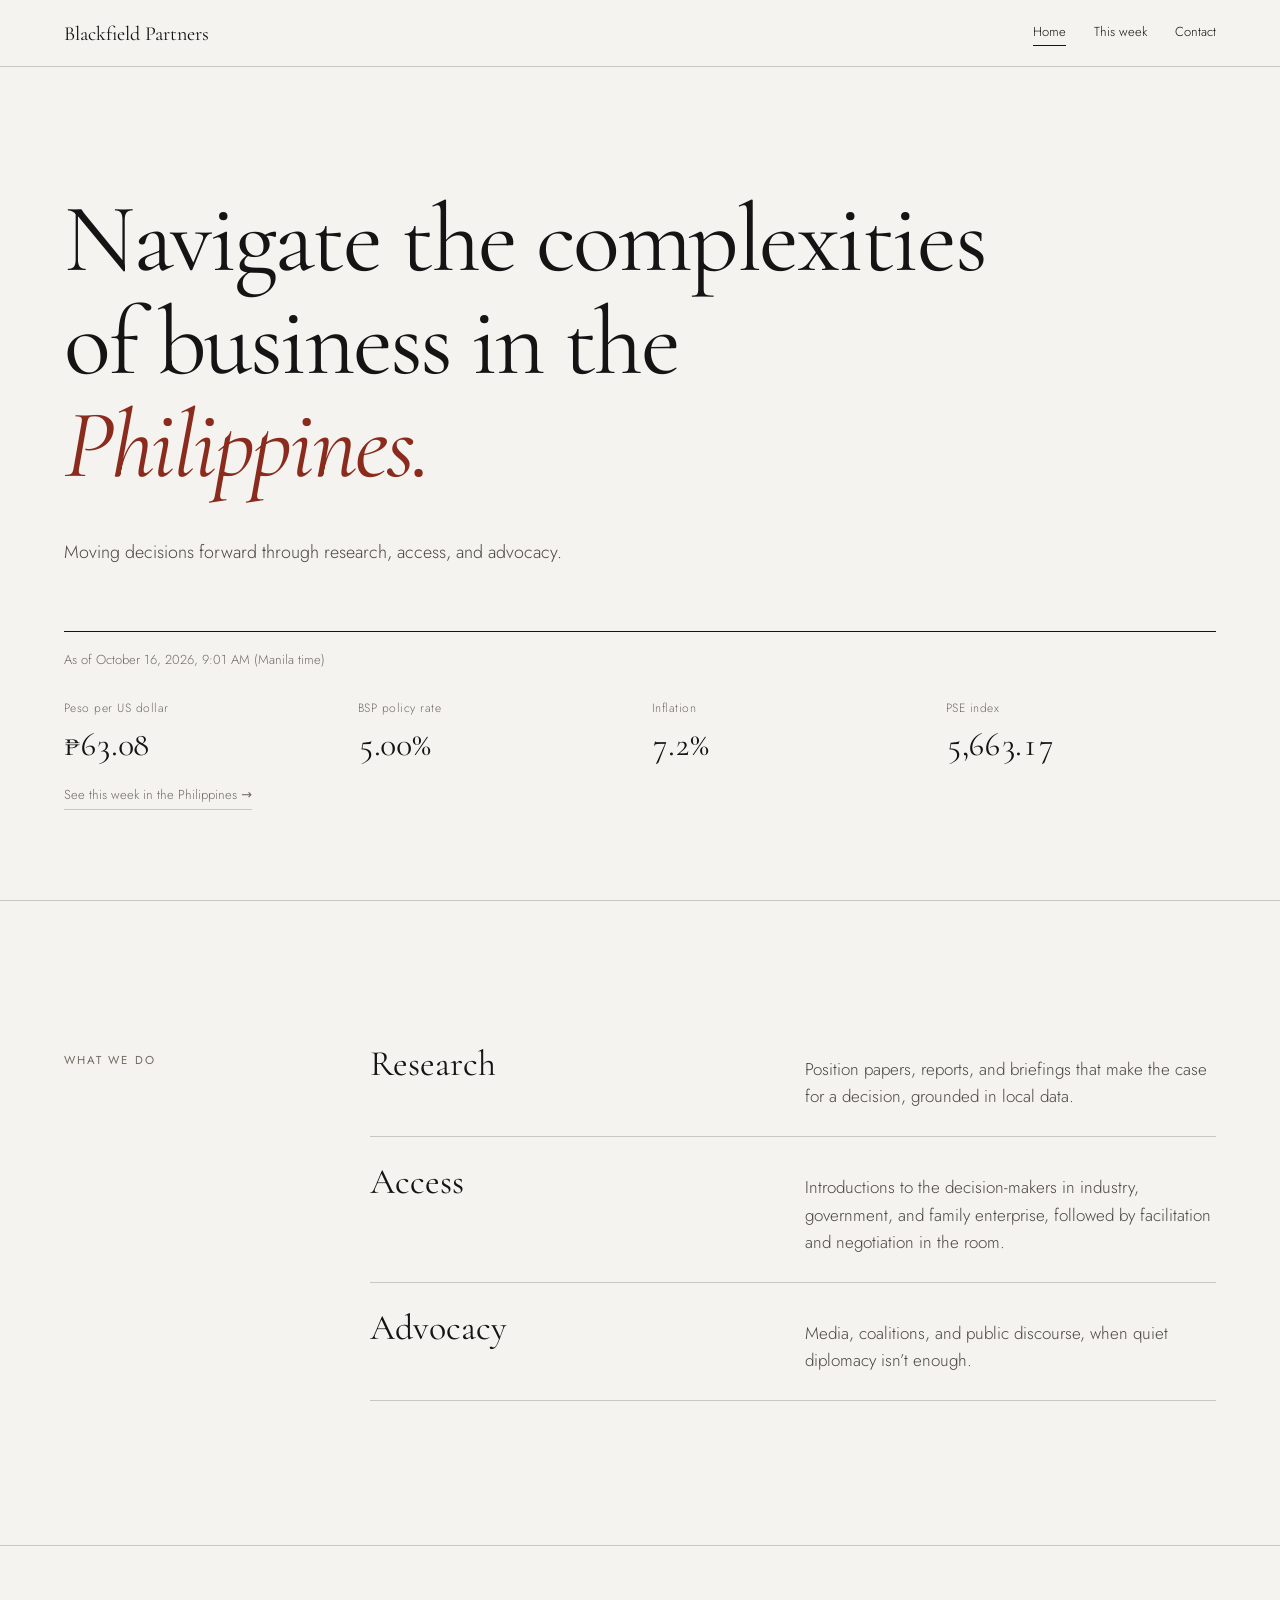
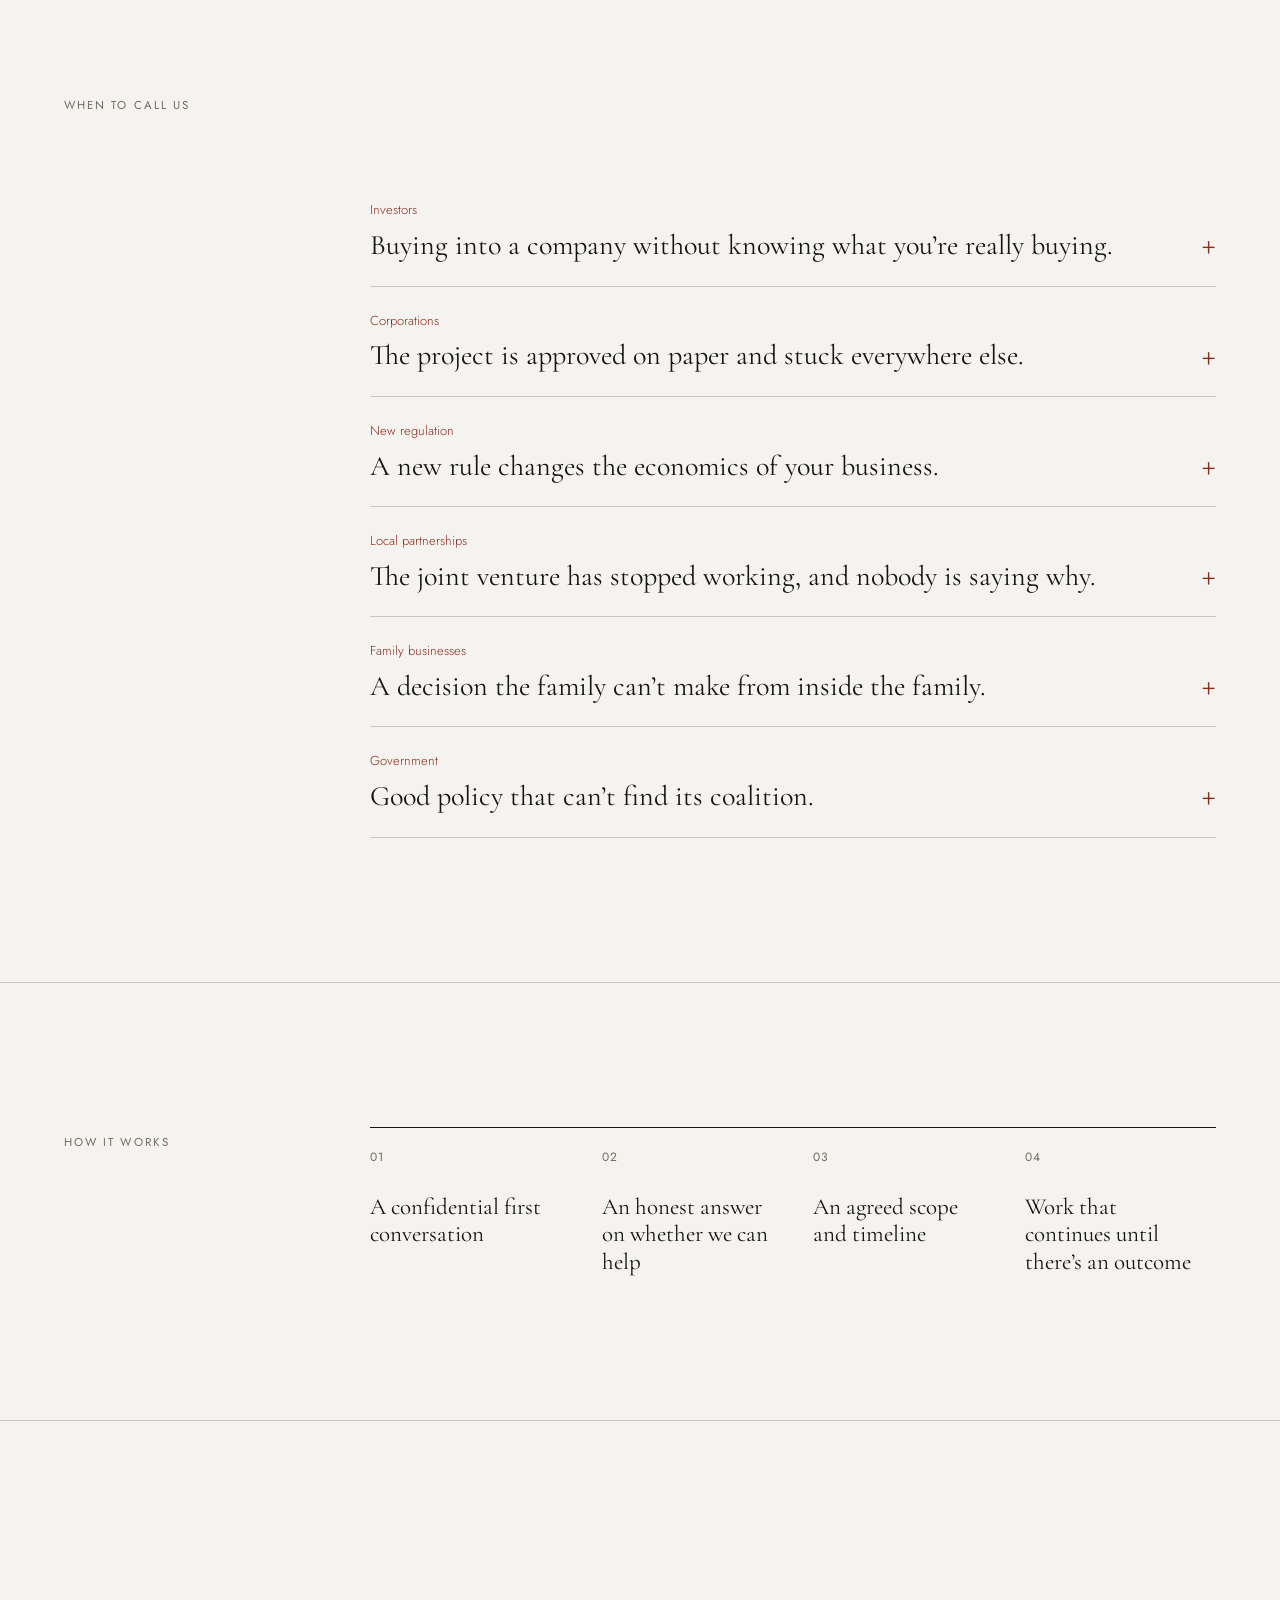
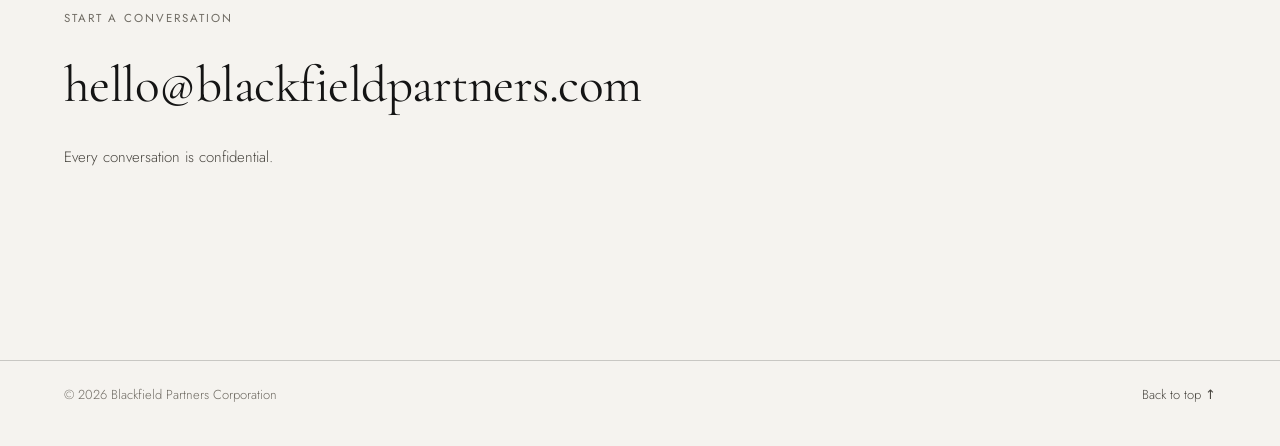
==== commit 4ccae7b0: "New headline: Navigate the complexities of business in the Philippines; automatic footer year Co-Aut" ====
--- a/index.html
+++ b/index.html
@@ -17,8 +17,8 @@
 
 <header class="open">
   <h1>
-    <span class="line"><span>Navigate complex</span></span>
-    <span class="line"><span>business in the</span></span>
+    <span class="line"><span>Navigate the complexities</span></span>
+    <span class="line"><span>of business in the</span></span>
     <span class="line"><span><em>Philippines.</em></span></span>
   </h1>
   <p class="intro">Moving decisions forward through research, access, and advocacy.</p>
@@ -64,7 +64,7 @@
   <a href="mailto:hello@blackfieldpartners.com">hello@blackfieldpartners.com</a>
   <p>Every conversation is confidential.</p>
 </section>
-<footer class="colophon"><span>© 2026 Blackfield Partners Corporation</span><a href="#">Back to top ↑</a></footer>
+<footer class="colophon"><span>© <span data-year>2026</span> Blackfield Partners Corporation</span><a href="#">Back to top ↑</a></footer>
 
 <script src="site.js"></script>
 </body>
--- a/site.css
+++ b/site.css
@@ -34,18 +34,21 @@
 .page-head .intro { margin-top: 36px; }
 
 /* Homepage numbers strip */
-.strip { display: grid; grid-template-columns: repeat(4, 1fr) auto; gap: 24px; align-items: end; margin-top: 64px; padding-top: 18px; border-top: .5px solid var(--ink); opacity: 0; transition: opacity 1.2s var(--ease); }
+.strip { display: grid; grid-template-columns: repeat(4, 1fr); gap: 24px; align-items: end; margin-top: 64px; padding-top: 18px; border-top: .5px solid var(--ink); opacity: 0; transition: opacity 1.2s var(--ease); }
 .strip.ready { opacity: 1; }
-.strip b { display: block; font: 400 clamp(26px, 2.6vw, 40px)/1 var(--serif); letter-spacing: -.01em; margin-top: 10px; font-variant-numeric: tabular-nums; }
-.strip-more { font-size: 14px; white-space: nowrap; padding-bottom: 4px; border-bottom: .5px solid var(--ink); transition: color .3s; }
+.strip:hover b { color: var(--accent); }
+.strip b { transition: color .3s; }
+.strip > div > b { display: block; font: 400 clamp(26px, 2.6vw, 40px)/1 var(--serif); letter-spacing: -.01em; margin-top: 10px; font-variant-numeric: tabular-nums; }
+.strip-date { grid-column: 1 / -1; font-size: 13px; color: var(--ink-3); margin-bottom: 4px; }
+.strip-more { grid-column: 1 / -1; justify-self: start; font-size: 13px; color: var(--ink-3); padding-bottom: 3px; border-bottom: .5px solid var(--rule); transition: color .3s, border-color .3s; }
 .strip-more i { font-style: normal; display: inline-block; transition: transform .5s var(--ease); }
-.strip:hover .strip-more { color: var(--accent); }
+.strip:hover .strip-more { color: var(--accent); border-color: currentColor; }
 .strip:hover .strip-more i { transform: translateX(5px); }
-.open h1 { font: 400 clamp(48px, 10vw, 168px)/.92 var(--serif); letter-spacing: -.025em; }
+.open h1 { font: 400 clamp(33px, 7.6vw, 136px)/.92 var(--serif); letter-spacing: -.025em; }
 .open h1 em { color: var(--accent); }
 .intro { margin-top: 48px; max-width: 64ch; text-wrap: balance; font-size: clamp(17px, 1.4vw, 20px); color: var(--ink-2); opacity: 0; animation: show 1.2s var(--ease) .8s forwards; }
 /* Extra room above and below so tall letters and descenders aren't clipped by the reveal mask. */
-.line { display: block; overflow: hidden; padding: .14em 0 .08em; margin: -.14em 0 -.08em; }
+.line { display: block; overflow: hidden; padding: .14em 0 .24em; margin: -.14em 0 -.24em; }
 .line > span { display: inline-block; transform: translateY(105%); animation: rise 1.5s var(--ease) forwards; }
 .line:nth-child(2) > span { animation-delay: .12s; }
 .line:nth-child(3) > span { animation-delay: .24s; }
@@ -145,8 +148,7 @@
   .article header, .article .prose, .back { grid-column: 1; }
   .rows li { grid-template-columns: 1fr; gap: 6px; }
   .strip { grid-template-columns: 1fr 1fr; row-gap: 20px; margin-top: 48px; }
-  .strip-more { grid-column: 1 / -1; justify-self: start; }
-  .page-head { padding-top: 18vh; }
+      .page-head { padding-top: 18vh; }
   .process { grid-template-columns: 1fr 1fr; row-gap: 32px; }
   .process li:nth-child(3) { padding-left: 0; }
   .ph-ind { grid-template-columns: 1fr 1fr; row-gap: 28px; }
